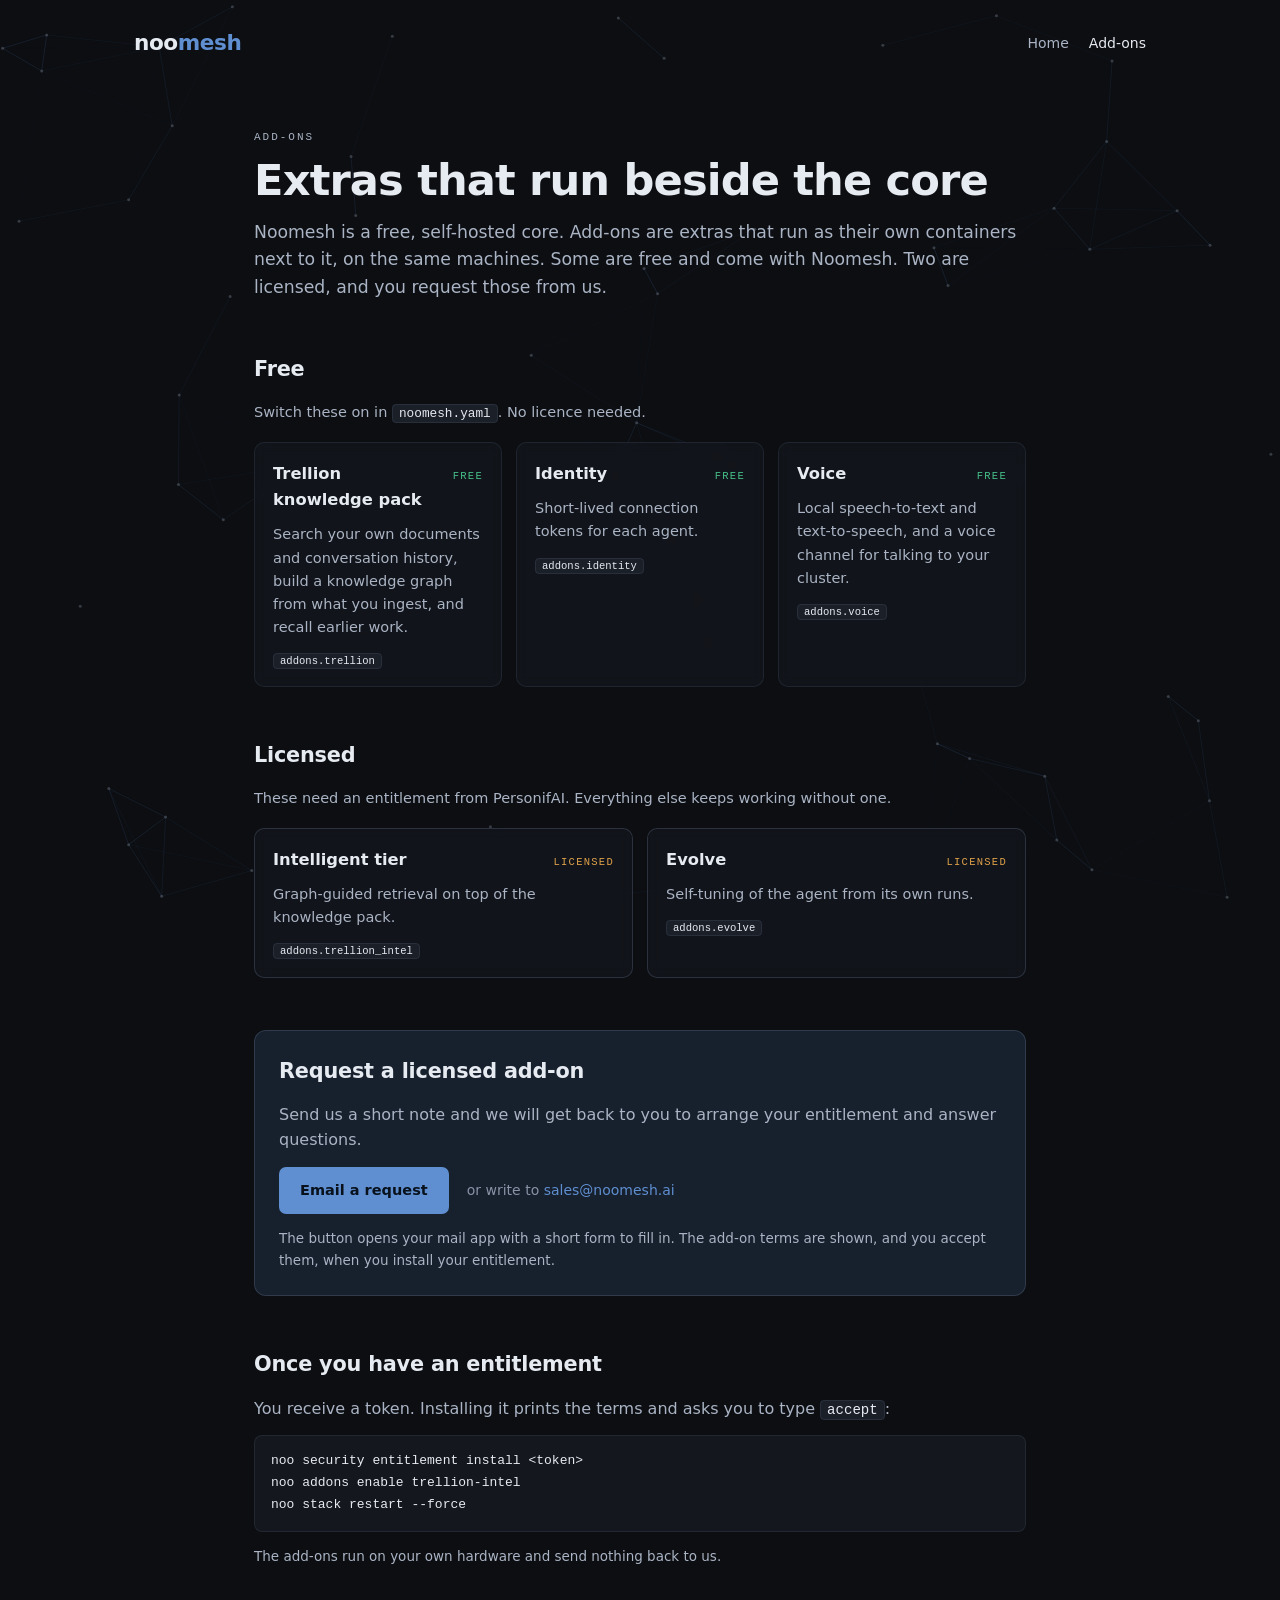
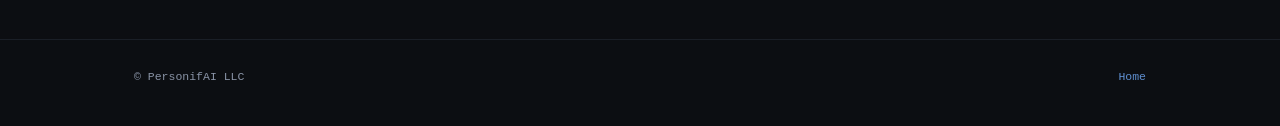
==== add-ons/index.html @ 2674fa03 "add-ons page: what is offered, and a request that opens an email to sales@noomesh.ai Free: Trellion " ====
<!DOCTYPE html>
<html lang="en">
<head>
  <meta charset="utf-8">
  <meta name="viewport" content="width=device-width, initial-scale=1">
  <title>Add-ons — Noomesh</title>
  <meta name="description" content="Noomesh add-ons: free extras that ship with the core, and licensed add-ons you can request.">
  <link rel="canonical" href="https://noomesh.ai/add-ons/">

  <meta property="og:type" content="website">
  <meta property="og:url" content="https://noomesh.ai/add-ons/">
  <meta property="og:title" content="Noomesh add-ons">
  <meta property="og:description" content="Free extras that ship with the core, and licensed add-ons you can request.">
  <meta name="twitter:card" content="summary">

  <link rel="icon" href="data:image/svg+xml,%3Csvg xmlns='http://www.w3.org/2000/svg' viewBox='0 0 32 32'%3E%3Ccircle cx='16' cy='16' r='16' fill='%230c0e12'/%3E%3Cg stroke='%235f8fd0' stroke-width='1.6' fill='none'%3E%3Cpath d='M9 10.5 23 21M23 10.5 9 21M9 10.5h14M9 21h14'/%3E%3C/g%3E%3Cg fill='%23e6eaf1'%3E%3Ccircle cx='9' cy='10.5' r='2.6'/%3E%3Ccircle cx='23' cy='10.5' r='2.6'/%3E%3Ccircle cx='9' cy='21' r='2.6'/%3E%3Ccircle cx='23' cy='21' r='2.6'/%3E%3C/g%3E%3C/svg%3E">
  <link rel="stylesheet" href="../assets/site.css">
  <link rel="stylesheet" href="../assets/pages.css">
</head>
<body>
  <a class="skip" href="#main">Skip to content</a>
  <canvas id="mesh" aria-hidden="true"></canvas>

  <header class="wrap top">
    <a class="wordmark" href="/">noo<span class="accent">mesh</span></a>
    <nav aria-label="Site"><a href="/">Home</a> <a href="/add-ons/" aria-current="page">Add-ons</a></nav>
  </header>

  <main id="main" class="wrap page">
    <p class="eyebrow">Add-ons</p>
    <h1>Extras that run beside the core</h1>
    <p class="lede">
      Noomesh is a free, self-hosted core. Add-ons are extras that run as their own
      containers next to it, on the same machines. Some are free and come with Noomesh.
      Two are licensed, and you request those from us.
    </p>

    <section aria-labelledby="free">
      <h2 id="free">Free</h2>
      <p class="sect-note">Switch these on in <code>noomesh.yaml</code>. No licence needed.</p>
      <div class="cards">
      <article class="card free">
        <div class="card-head"><h3>Trellion knowledge pack</h3><span class="tag tag-free">Free</span></div>
        <p>Search your own documents and conversation history, build a knowledge graph from what you ingest, and recall earlier work.</p>
        <p class="key"><code>addons.trellion</code></p>
      </article>
      <article class="card free">
        <div class="card-head"><h3>Identity</h3><span class="tag tag-free">Free</span></div>
        <p>Short-lived connection tokens for each agent.</p>
        <p class="key"><code>addons.identity</code></p>
      </article>
      <article class="card free">
        <div class="card-head"><h3>Voice</h3><span class="tag tag-free">Free</span></div>
        <p>Local speech-to-text and text-to-speech, and a voice channel for talking to your cluster.</p>
        <p class="key"><code>addons.voice</code></p>
      </article>
      </div>
    </section>

    <section aria-labelledby="licensed">
      <h2 id="licensed">Licensed</h2>
      <p class="sect-note">These need an entitlement from PersonifAI. Everything else keeps working without one.</p>
      <div class="cards">
      <article class="card licensed">
        <div class="card-head"><h3>Intelligent tier</h3><span class="tag tag-licensed">Licensed</span></div>
        <p>Graph-guided retrieval on top of the knowledge pack.</p>
        <p class="key"><code>addons.trellion_intel</code></p>
      </article>
      <article class="card licensed">
        <div class="card-head"><h3>Evolve</h3><span class="tag tag-licensed">Licensed</span></div>
        <p>Self-tuning of the agent from its own runs.</p>
        <p class="key"><code>addons.evolve</code></p>
      </article>
      </div>
    </section>

    <section class="request" aria-labelledby="request">
      <h2 id="request">Request a licensed add-on</h2>
      <p>
        Send us a short note and we will get back to you to arrange your entitlement
        and answer questions.
      </p>
      <p class="actions">
        <a class="btn btn-primary" href="mailto:sales@noomesh.ai?subject=Add-on%20request&amp;body=Hello%2C%0A%0AI%27d%20like%20to%20request%20access%20to%20a%20Noomesh%20add-on.%0A%0AName%3A%0AOrganisation%3A%0AAdd-on%28s%29%20%28Intelligent%20tier%2C%20Evolve%2C%20other%29%3A%0AWhere%20you%27ll%20run%20it%20%28number%20of%20controllers%20/%20nodes%29%3A%0AAnything%20else%20we%20should%20know%3A%0A%0AThanks">Email a request</a>
        <span class="alt">or write to <a href="mailto:sales@noomesh.ai">sales@noomesh.ai</a></span>
      </p>
      <p class="fine">
        The button opens your mail app with a short form to fill in. The add-on
        terms are shown, and you accept them, when you install your entitlement.
      </p>
    </section>

    <section aria-labelledby="after">
      <h2 id="after">Once you have an entitlement</h2>
      <p>You receive a token. Installing it prints the terms and asks you to type <code>accept</code>:</p>
<pre><code>noo security entitlement install &lt;token&gt;
noo addons enable trellion-intel
noo stack restart --force</code></pre>
      <p class="fine">The add-ons run on your own hardware and send nothing back to us.</p>
    </section>
  </main>

  <footer>
    <div class="wrap">
      <span class="made">© PersonifAI LLC</span>
      <span class="made"><a href="/">Home</a></span>
    </div>
  </footer>

  <script src="../assets/mesh.js" defer></script>
</body>
</html>
---- assets/site.css ----
/* Noomesh site — shared palette and primitives.
   Dark-first, plain CSS, no build step. */

:root {
  /* Slate — dark */
  --bg: #0c0e12;
  --surface: #14171d;
  --surface-2: #1b1f28;
  --surface-3: #232937;
  --line: rgba(150, 172, 205, 0.11);
  --line-2: rgba(150, 172, 205, 0.2);
  --ink: #e6eaf1;
  --ink-2: #aab4c4;
  --dim: #8993a6;
  --good: #46c08a;
  --warn: #e0a24a;
  --primary: #5f8fd0;
  --primary-foreground: #08111c;
  --primary-soft: rgba(95, 143, 208, 0.14);

  --sans: system-ui, 'Segoe UI', -apple-system, Roboto, sans-serif;
  --mono: ui-monospace, 'Cascadia Code', 'JetBrains Mono', 'SF Mono', Consolas, Menlo, monospace;

  /* consumed by assets/mesh.js */
  --mesh-line: 95, 143, 208;
  --mesh-dot: 170, 180, 196;

  --maxw: 1060px;
}

* {
  margin: 0;
  padding: 0;
  box-sizing: border-box;
}
html {
  scroll-behavior: smooth;
}
@media (prefers-reduced-motion: reduce) {
  html {
    scroll-behavior: auto;
  }
}
body {
  background: var(--bg);
  color: var(--ink);
  font-family: var(--sans);
  line-height: 1.6;
  -webkit-font-smoothing: antialiased;
}
canvas#mesh {
  position: fixed;
  inset: 0;
  width: 100%;
  height: 100%;
  z-index: 0;
  pointer-events: none;
  opacity: 0.55;
}
a {
  color: var(--primary);
  text-decoration: none;
}
a:hover {
  text-decoration: underline;
}
:focus-visible {
  outline: 2px solid var(--primary);
  outline-offset: 3px;
  border-radius: 4px;
}

/* Skip link — the first tab stop on a page whose nav precedes the content. */
.skip {
  position: absolute;
  left: -9999px;
  top: 0;
  z-index: 50;
  background: var(--surface);
  color: var(--ink);
  padding: 10px 16px;
  border: 1px solid var(--line-2);
  border-radius: 0 0 6px 0;
}
.skip:focus {
  left: 0;
}

.wrap {
  position: relative;
  z-index: 1;
  max-width: var(--maxw);
  margin: 0 auto;
  padding: 0 24px;
}

/* ---- wordmark ---- */
.wordmark {
  font-weight: 650;
  letter-spacing: -0.02em;
  color: var(--ink);
}
.wordmark .accent {
  color: var(--primary);
}

/* ---- eyebrow / mono label ---- */
.eyebrow {
  font-family: var(--mono);
  font-size: 11px;
  letter-spacing: 0.18em;
  text-transform: uppercase;
  color: var(--dim);
}

/* ---- buttons ---- */
.btn {
  display: inline-flex;
  align-items: center;
  gap: 8px;
  padding: 11px 20px;
  border-radius: 7px;
  font-size: 14.5px;
  font-weight: 600;
  border: 1px solid transparent;
  cursor: pointer;
}
.btn:hover {
  text-decoration: none;
}
.btn-primary {
  background: var(--primary);
  color: var(--primary-foreground);
}
.btn-primary:hover {
  filter: brightness(1.08);
}
.btn-ghost {
  border-color: var(--line-2);
  color: var(--ink);
}
.btn-ghost:hover {
  border-color: var(--ink-2);
  background: var(--surface-2);
}

/* ---- status pill ---- */
.pill {
  display: inline-flex;
  align-items: center;
  gap: 8px;
  padding: 5px 13px;
  border: 1px solid var(--line-2);
  border-radius: 999px;
  font-family: var(--mono);
  font-size: 11px;
  letter-spacing: 0.14em;
  text-transform: uppercase;
  color: var(--dim);
  background: rgba(20, 23, 29, 0.6);
  backdrop-filter: blur(6px);
}
.pill::before {
  content: '';
  width: 6px;
  height: 6px;
  border-radius: 50%;
  background: var(--primary);
  flex-shrink: 0;
}
@media (prefers-reduced-motion: no-preference) {
  .pill::before {
    animation: pulse 2.4s ease-in-out infinite;
  }
}
@keyframes pulse {
  50% {
    opacity: 0.3;
  }
}

footer {
  position: relative;
  z-index: 1;
  border-top: 1px solid var(--line);
  margin-top: 72px;
  padding: 28px 0 40px;
}
footer .wrap {
  display: flex;
  flex-wrap: wrap;
  align-items: center;
  justify-content: space-between;
  gap: 14px;
}
footer .made {
  font-family: var(--mono);
  font-size: 11.5px;
  color: var(--dim);
}
footer nav {
  display: flex;
  gap: 18px;
  font-size: 13px;
}
footer nav a {
  color: var(--ink-2);
}
---- assets/pages.css ----
/* Noomesh site — shared layout for the inner pages (add-ons, terms).
   Builds on assets/site.css; nothing here changes the landing page. */

.top {
  display: flex;
  align-items: center;
  justify-content: space-between;
  padding-top: 26px;
  padding-bottom: 6px;
}
.top .wordmark {
  font-size: 1.35rem;
}
.top .wordmark:hover {
  text-decoration: none;
}
.top nav {
  display: flex;
  gap: 20px;
  font-size: 14px;
}
.top nav a {
  color: var(--ink-2);
}
.top nav a[aria-current='page'] {
  color: var(--ink);
}

.page {
  max-width: 820px;
  padding-top: 48px;
}
.page h1 {
  margin-top: 10px;
  font-size: clamp(1.9rem, 5.5vw, 2.7rem);
  line-height: 1.12;
  letter-spacing: -0.02em;
  text-wrap: balance;
}
.page h2 {
  margin-top: 52px;
  font-size: 1.3rem;
  letter-spacing: -0.01em;
}
.page h3 {
  font-size: 1.02rem;
}
.page p {
  margin-top: 14px;
  color: var(--ink-2);
}
.lede {
  font-size: 1.08rem;
  color: var(--ink-2);
  text-wrap: pretty;
}
.sect-note {
  margin-top: 6px;
  font-size: 14.5px;
  color: var(--dim);
}
.page code {
  font-family: var(--mono);
  font-size: 0.88em;
  color: var(--ink);
  background: var(--surface-2);
  border: 1px solid var(--line);
  border-radius: 4px;
  padding: 1px 6px;
}
.page pre {
  margin-top: 14px;
  padding: 14px 16px;
  background: var(--surface);
  border: 1px solid var(--line);
  border-radius: 8px;
  overflow-x: auto;
}
.page pre code {
  background: none;
  border: 0;
  padding: 0;
  font-size: 13px;
  line-height: 1.7;
}

.cards {
  display: grid;
  grid-template-columns: repeat(auto-fit, minmax(240px, 1fr));
  gap: 14px;
  margin-top: 18px;
}
.card {
  background: rgba(20, 23, 29, 0.78);
  border: 1px solid var(--line);
  border-radius: 10px;
  padding: 18px 18px 16px;
  backdrop-filter: blur(6px);
}
.card.licensed {
  border-color: var(--line-2);
}
.card-head {
  display: flex;
  align-items: baseline;
  justify-content: space-between;
  gap: 10px;
}
.card p {
  margin-top: 10px;
  font-size: 14.5px;
}
.card .key {
  margin-top: 12px;
  font-size: 12px;
}
.tag {
  font-family: var(--mono);
  font-size: 10.5px;
  letter-spacing: 0.12em;
  text-transform: uppercase;
  white-space: nowrap;
}
.tag-free {
  color: var(--good);
}
.tag-licensed {
  color: var(--warn);
}

.request {
  margin-top: 52px;
  padding: 24px;
  background: var(--primary-soft);
  border: 1px solid var(--line-2);
  border-radius: 12px;
}
.request h2 {
  margin-top: 0;
}
.actions {
  display: flex;
  flex-wrap: wrap;
  align-items: center;
  gap: 14px 18px;
  margin-top: 18px;
}
.actions .alt {
  font-size: 14px;
  color: var(--dim);
}
.fine {
  font-size: 13.5px;
  color: var(--dim);
}

/* terms: long-form reading column */
.prose h2 {
  margin-top: 36px;
  font-size: 1.12rem;
}
.prose ol {
  margin: 12px 0 0 1.4em;
  color: var(--ink-2);
}
.prose li {
  margin-top: 6px;
}
.prose .meta {
  font-family: var(--mono);
  font-size: 12.5px;
  color: var(--dim);
}

@media (max-width: 520px) {
  .page {
    padding-top: 32px;
  }
  .request {
    padding: 18px;
  }
}
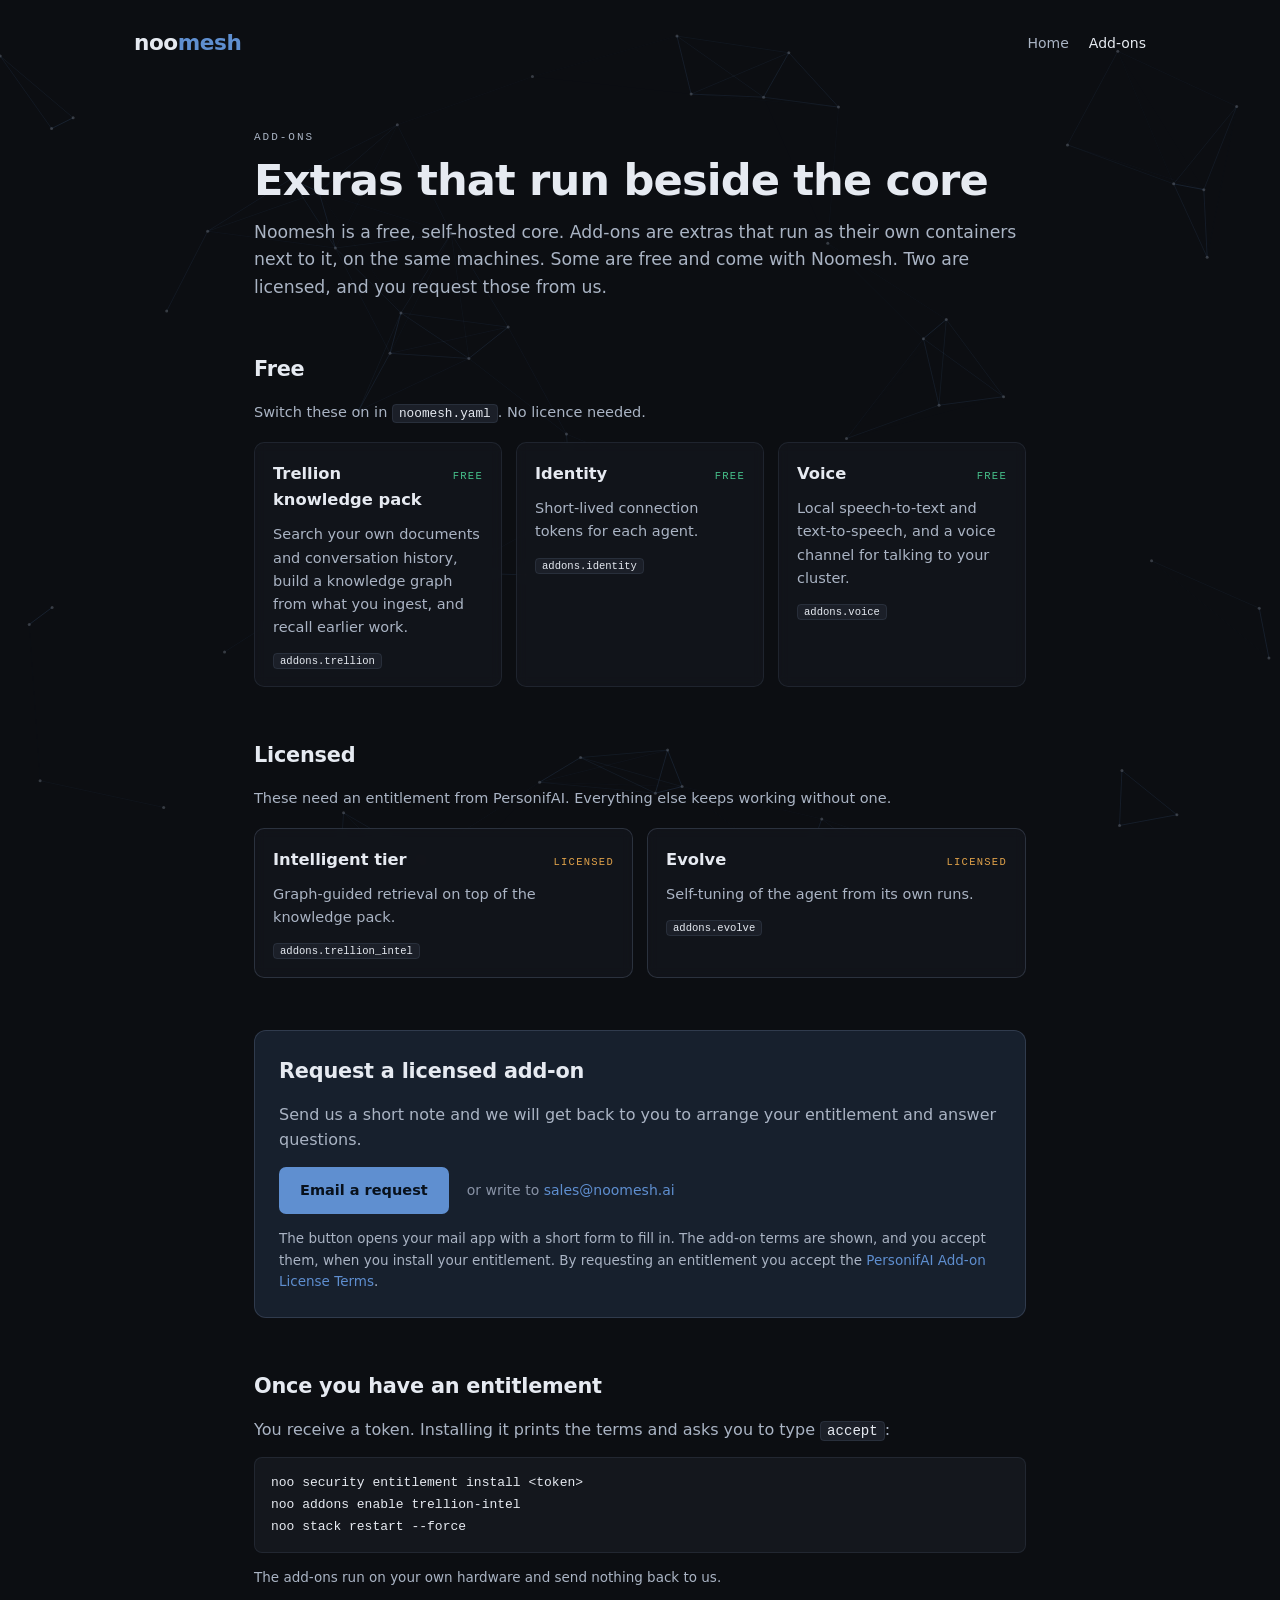
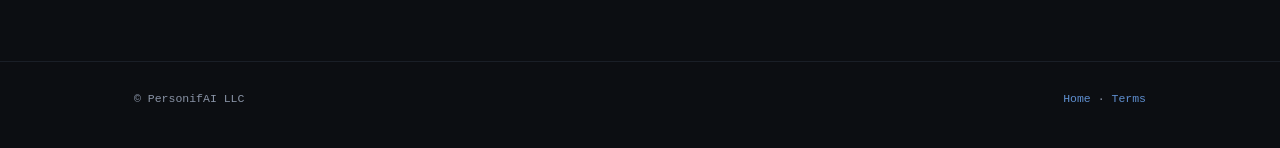
==== commit 277914c3: "Publish the PersonifAI Add-on License Terms (addon-1.0) Adds /add-ons/terms/, links it from the Requ" ====
--- a/add-ons/index.html
+++ b/add-ons/index.html
@@ -87,6 +87,8 @@
       <p class="fine">
         The button opens your mail app with a short form to fill in. The add-on
         terms are shown, and you accept them, when you install your entitlement.
+        By requesting an entitlement you accept the
+        <a href="/add-ons/terms/">PersonifAI Add-on License Terms</a>.
       </p>
     </section>
 
@@ -103,7 +105,7 @@
   <footer>
     <div class="wrap">
       <span class="made">© PersonifAI LLC</span>
-      <span class="made"><a href="/">Home</a></span>
+      <span class="made"><a href="/">Home</a> · <a href="/add-ons/terms/">Terms</a></span>
     </div>
   </footer>
 
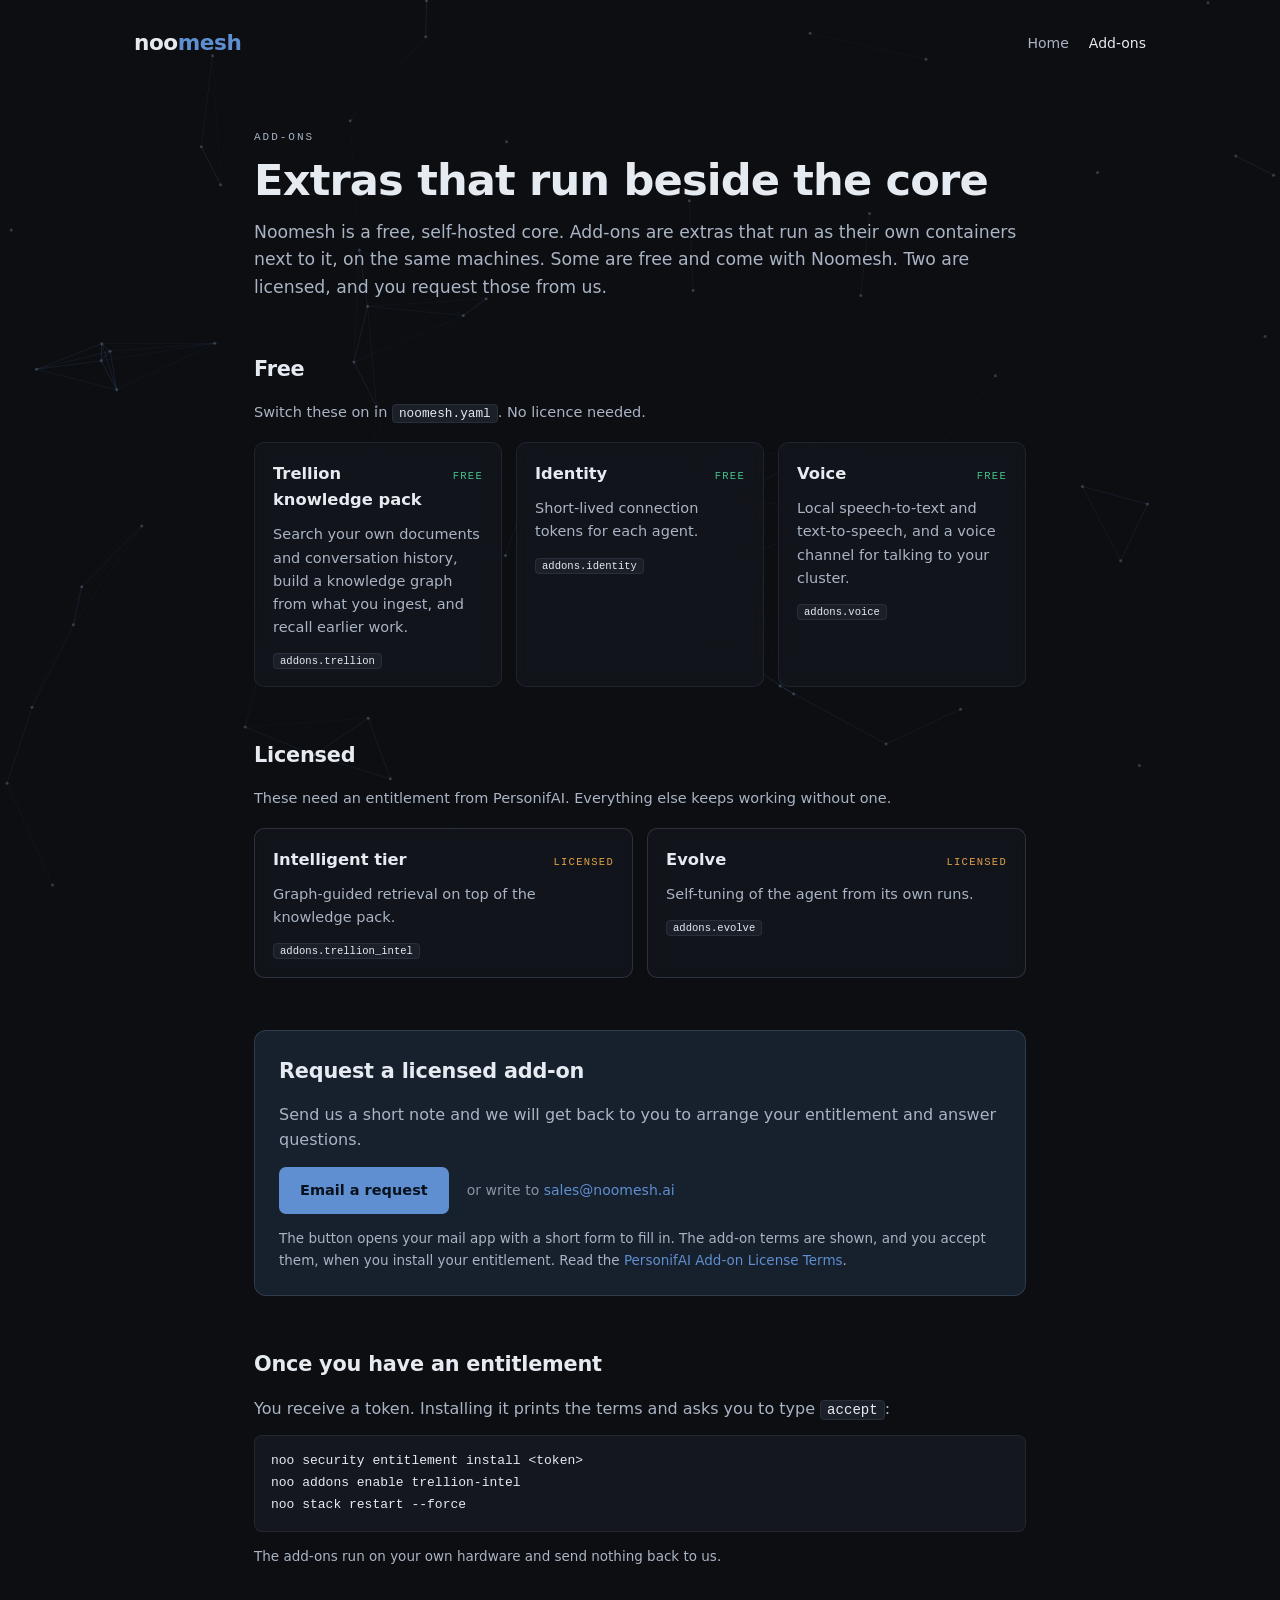
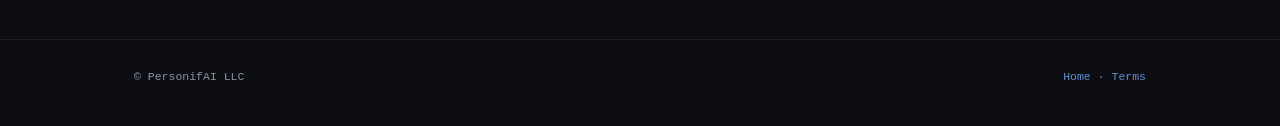
==== commit a6be8ac2: "add-ons: point at the terms; acceptance happens at install, as the previous sentence says Co-Authore" ====
--- a/add-ons/index.html
+++ b/add-ons/index.html
@@ -87,7 +87,7 @@
       <p class="fine">
         The button opens your mail app with a short form to fill in. The add-on
         terms are shown, and you accept them, when you install your entitlement.
-        By requesting an entitlement you accept the
+        Read the
         <a href="/add-ons/terms/">PersonifAI Add-on License Terms</a>.
       </p>
     </section>
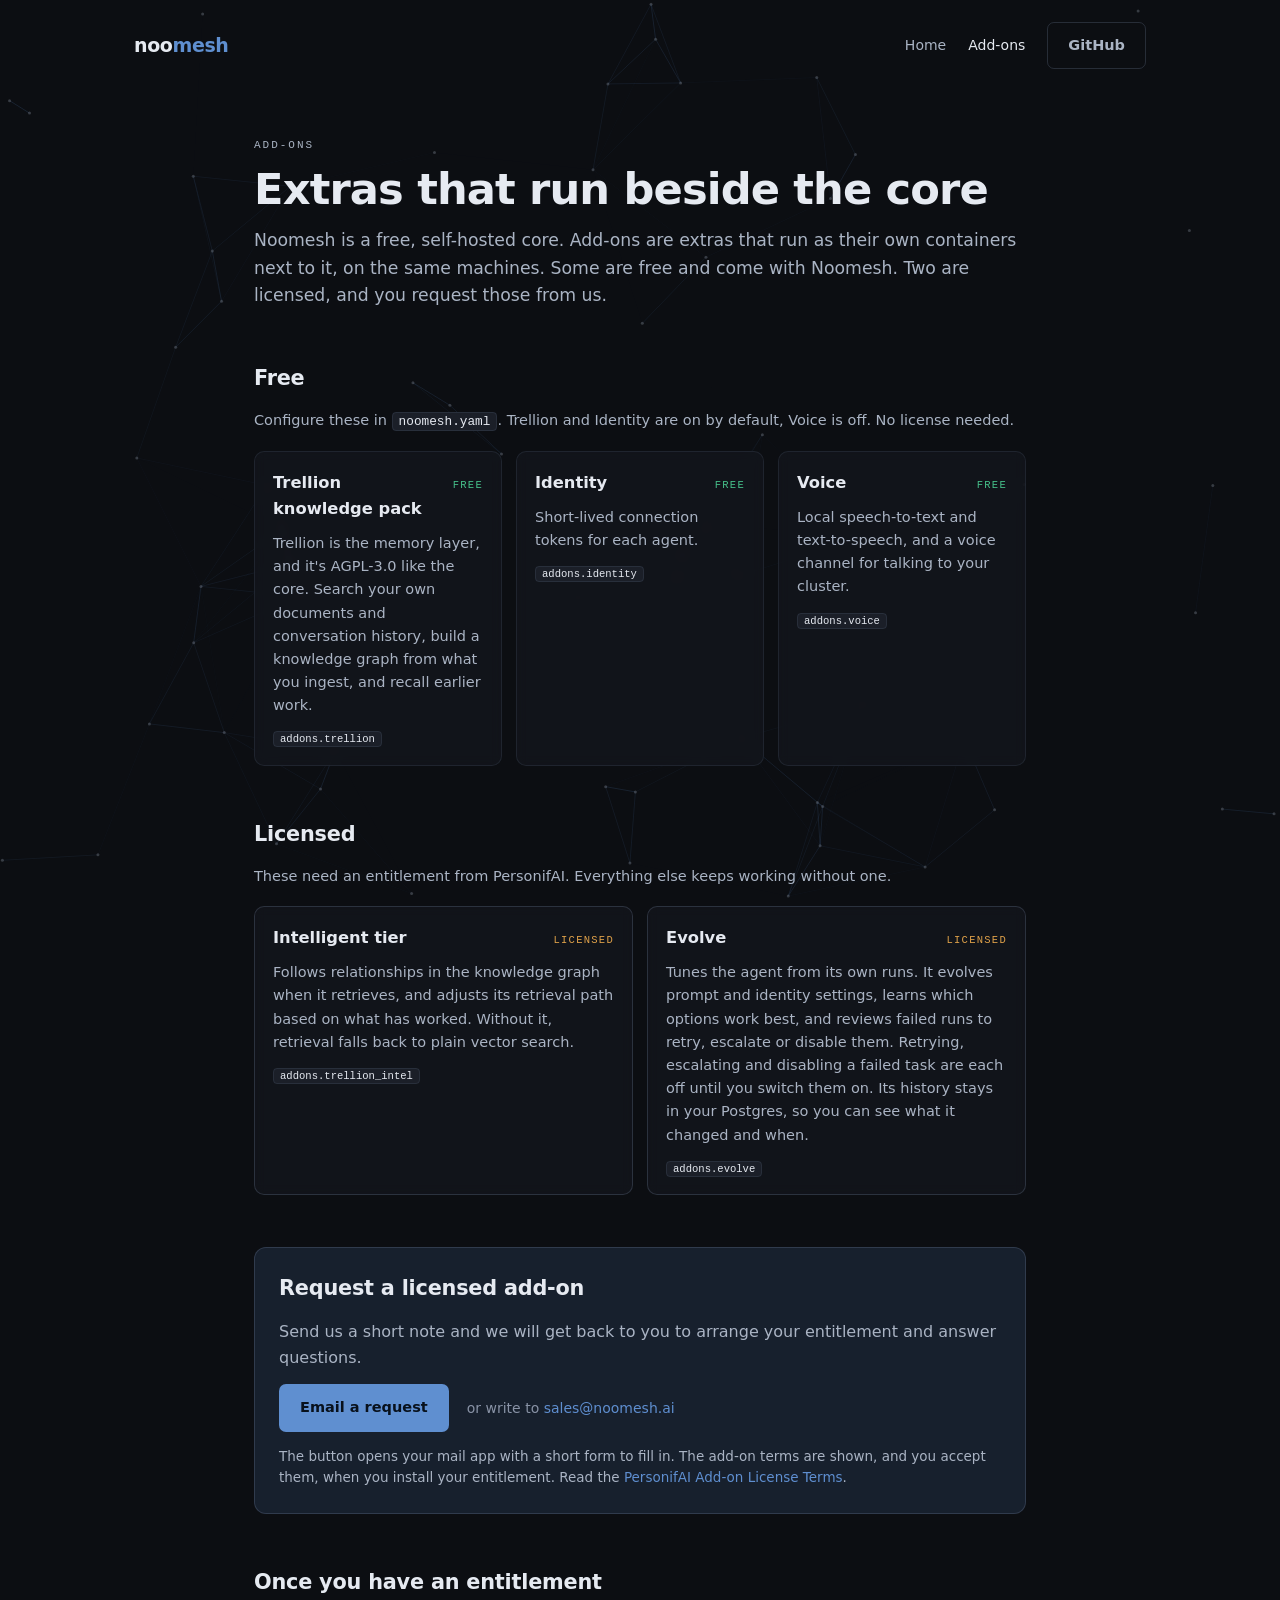
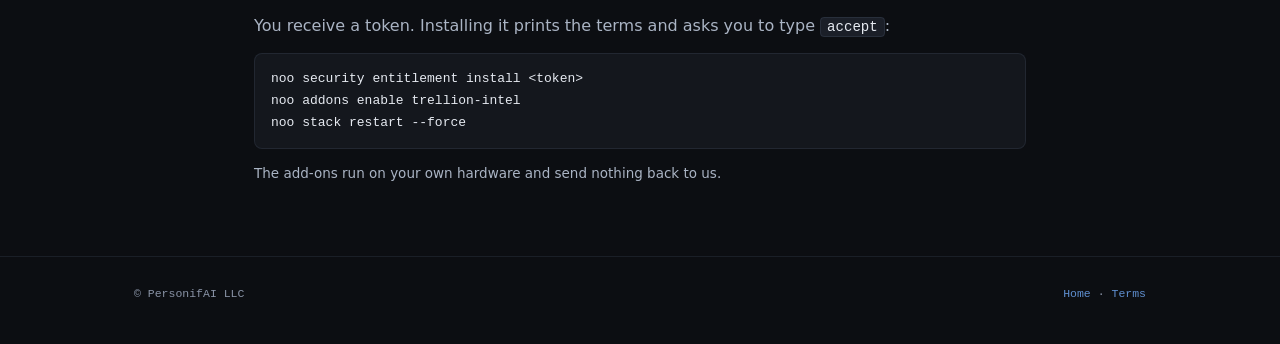
==== commit 68a3d0aa: "copy: plainer language pass, AGPL and maturity notes, matching headers Home page and add-ons copy re" ====
--- a/add-ons/index.html
+++ b/add-ons/index.html
@@ -23,7 +23,7 @@
 
   <header class="wrap top">
     <a class="wordmark" href="/">noo<span class="accent">mesh</span></a>
-    <nav aria-label="Site"><a href="/">Home</a> <a href="/add-ons/" aria-current="page">Add-ons</a></nav>
+    <nav aria-label="Site"><a href="/">Home</a> <a href="/add-ons/" aria-current="page">Add-ons</a> <a class="btn btn-ghost" href="https://github.com/noomesh/noomesh">GitHub</a></nav>
   </header>
 
   <main id="main" class="wrap page">
@@ -37,11 +37,11 @@
 
     <section aria-labelledby="free">
       <h2 id="free">Free</h2>
-      <p class="sect-note">Switch these on in <code>noomesh.yaml</code>. No licence needed.</p>
+      <p class="sect-note">Configure these in <code>noomesh.yaml</code>. Trellion and Identity are on by default, Voice is off. No license needed.</p>
       <div class="cards">
       <article class="card free">
         <div class="card-head"><h3>Trellion knowledge pack</h3><span class="tag tag-free">Free</span></div>
-        <p>Search your own documents and conversation history, build a knowledge graph from what you ingest, and recall earlier work.</p>
+        <p>Trellion is the memory layer, and it's AGPL-3.0 like the core. Search your own documents and conversation history, build a knowledge graph from what you ingest, and recall earlier work.</p>
         <p class="key"><code>addons.trellion</code></p>
       </article>
       <article class="card free">
@@ -63,12 +63,12 @@
       <div class="cards">
       <article class="card licensed">
         <div class="card-head"><h3>Intelligent tier</h3><span class="tag tag-licensed">Licensed</span></div>
-        <p>Graph-guided retrieval on top of the knowledge pack.</p>
+        <p>Follows relationships in the knowledge graph when it retrieves, and adjusts its retrieval path based on what has worked. Without it, retrieval falls back to plain vector search.</p>
         <p class="key"><code>addons.trellion_intel</code></p>
       </article>
       <article class="card licensed">
         <div class="card-head"><h3>Evolve</h3><span class="tag tag-licensed">Licensed</span></div>
-        <p>Self-tuning of the agent from its own runs.</p>
+        <p>Tunes the agent from its own runs. It evolves prompt and identity settings, learns which options work best, and reviews failed runs to retry, escalate or disable them. Retrying, escalating and disabling a failed task are each off until you switch them on. Its history stays in your Postgres, so you can see what it changed and when.</p>
         <p class="key"><code>addons.evolve</code></p>
       </article>
       </div>
@@ -81,7 +81,7 @@
         and answer questions.
       </p>
       <p class="actions">
-        <a class="btn btn-primary" href="mailto:sales@noomesh.ai?subject=Add-on%20request&amp;body=Hello%2C%0A%0AI%27d%20like%20to%20request%20access%20to%20a%20Noomesh%20add-on.%0A%0AName%3A%0AOrganisation%3A%0AAdd-on%28s%29%20%28Intelligent%20tier%2C%20Evolve%2C%20other%29%3A%0AWhere%20you%27ll%20run%20it%20%28number%20of%20controllers%20/%20nodes%29%3A%0AAnything%20else%20we%20should%20know%3A%0A%0AThanks">Email a request</a>
+        <a class="btn btn-primary" href="mailto:sales@noomesh.ai?subject=Add-on%20request&amp;body=Hello%2C%0A%0AI%27d%20like%20to%20request%20access%20to%20a%20Noomesh%20add-on.%0A%0AName%3A%0AOrganization%3A%0AAdd-on%28s%29%20%28Intelligent%20tier%2C%20Evolve%2C%20other%29%3A%0AWhere%20you%27ll%20run%20it%20%28number%20of%20controllers%20/%20nodes%29%3A%0AAnything%20else%20we%20should%20know%3A%0A%0AThanks">Email a request</a>
         <span class="alt">or write to <a href="mailto:sales@noomesh.ai">sales@noomesh.ai</a></span>
       </p>
       <p class="fine">
--- a/assets/pages.css
+++ b/assets/pages.css
@@ -5,18 +5,19 @@
   display: flex;
   align-items: center;
   justify-content: space-between;
-  padding-top: 26px;
-  padding-bottom: 6px;
+  padding-top: 22px;
+  padding-bottom: 22px;
 }
 .top .wordmark {
-  font-size: 1.35rem;
+  font-size: 19px;
 }
 .top .wordmark:hover {
   text-decoration: none;
 }
 .top nav {
   display: flex;
-  gap: 20px;
+  align-items: center;
+  gap: 22px;
   font-size: 14px;
 }
 .top nav a {
@@ -28,7 +29,7 @@
 
 .page {
   max-width: 820px;
-  padding-top: 48px;
+  padding-top: 32px;
 }
 .page h1 {
   margin-top: 10px;
